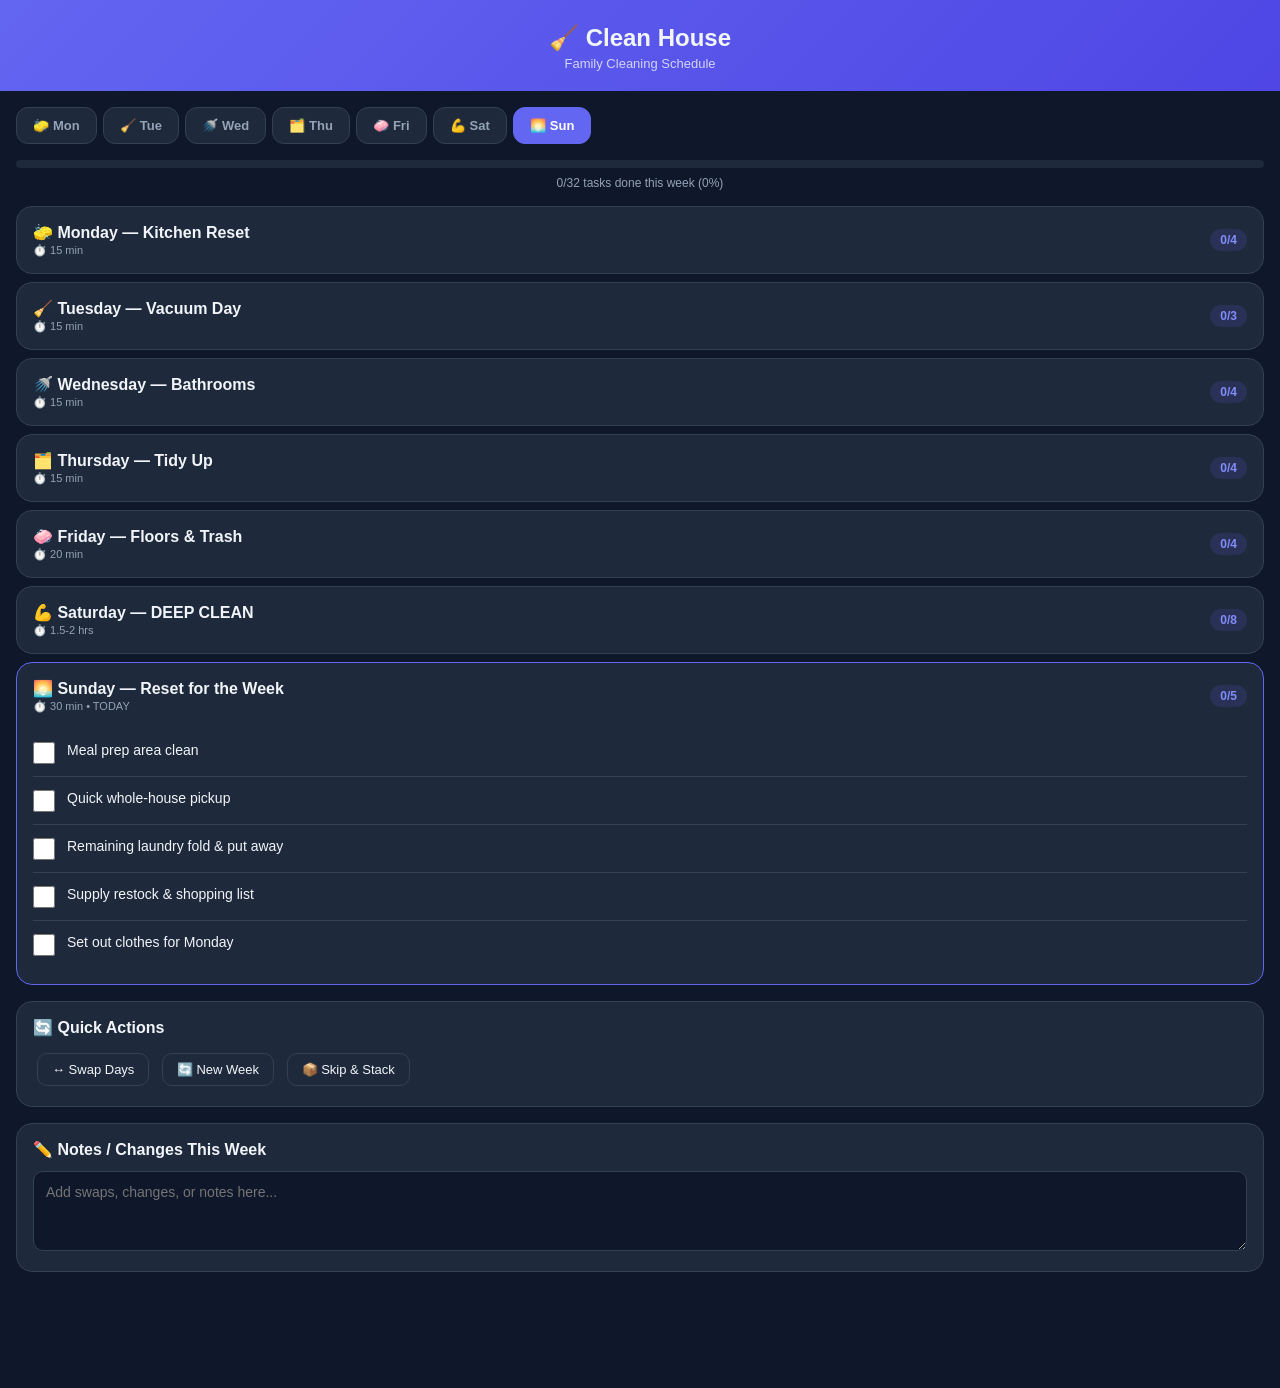
==== index.html @ e01b9f4c "Initial commit - Clean House PWA" ====
<!DOCTYPE html>
<html lang="en">
<head>
  <meta charset="UTF-8">
  <meta name="viewport" content="width=device-width, initial-scale=1, maximum-scale=1, user-scalable=no">
  <meta name="apple-mobile-web-app-capable" content="yes">
  <meta name="apple-mobile-web-app-status-bar-style" content="black-translucent">
  <meta name="theme-color" content="#6366f1">
  <title>Clean House</title>
  <link rel="manifest" href="[data-uri]">
  <style>
    /* === Reset & Variables === */
    * {
      margin: 0;
      padding: 0;
      box-sizing: border-box;
    }

    :root {
      --bg: #0f172a;
      --card: #1e293b;
      --accent: #6366f1;
      --accent2: #818cf8;
      --text: #f1f5f9;
      --muted: #94a3b8;
      --green: #22c55e;
      --amber: #f59e0b;
      --red: #ef4444;
      --border: #334155;
    }

    /* === Layout === */
    body {
      font-family: -apple-system, BlinkMacSystemFont, 'Segoe UI', sans-serif;
      background: var(--bg);
      color: var(--text);
      min-height: 100vh;
      padding: 0 0 100px;
    }

    /* === Header === */
    .header {
      background: linear-gradient(135deg, var(--accent), #4f46e5);
      padding: 24px 20px 20px;
      text-align: center;
      position: sticky;
      top: 0;
      z-index: 100;
    }

    .header h1 { font-size: 24px; font-weight: 700; }
    .header p { font-size: 13px; opacity: 0.8; margin-top: 4px; }

    /* === Week Navigation === */
    .week-nav {
      display: flex;
      gap: 6px;
      padding: 16px;
      overflow-x: auto;
      -webkit-overflow-scrolling: touch;
      background: var(--bg);
      position: sticky;
      top: 76px;
      z-index: 99;
    }

    .week-nav button {
      flex-shrink: 0;
      padding: 10px 16px;
      border-radius: 12px;
      border: 1px solid var(--border);
      background: var(--card);
      color: var(--muted);
      font-size: 13px;
      font-weight: 600;
      cursor: pointer;
      transition: 0.2s;
    }

    .week-nav button.active {
      background: var(--accent);
      color: #fff;
      border-color: var(--accent);
    }

    .week-nav button .emoji { margin-right: 4px; }

    /* === Progress === */
    .progress-bar {
      margin: 0 16px 8px;
      background: var(--card);
      border-radius: 8px;
      height: 8px;
      overflow: hidden;
    }

    .progress-fill {
      height: 100%;
      background: linear-gradient(90deg, var(--accent), var(--green));
      border-radius: 8px;
      transition: width 0.4s ease;
    }

    .progress-text {
      text-align: center;
      font-size: 12px;
      color: var(--muted);
      margin-bottom: 16px;
    }

    /* === Day Cards === */
    .day-card {
      margin: 8px 16px;
      background: var(--card);
      border-radius: 16px;
      overflow: hidden;
      border: 1px solid var(--border);
    }

    .day-header {
      padding: 16px;
      display: flex;
      justify-content: space-between;
      align-items: center;
      cursor: pointer;
    }

    .day-header h3 { font-size: 16px; font-weight: 600; }
    .day-header .time-est { font-size: 11px; color: var(--muted); margin-top: 2px; }

    .day-header .badge {
      font-size: 12px;
      padding: 4px 10px;
      border-radius: 20px;
      font-weight: 600;
    }

    .badge-todo { background: rgba(99, 102, 241, 0.15); color: var(--accent2); }
    .badge-done { background: rgba(34, 197, 94, 0.15); color: var(--green); }

    /* === Tasks === */
    .day-tasks { padding: 0 16px 16px; }

    .task {
      display: flex;
      align-items: flex-start;
      gap: 12px;
      padding: 12px 0;
      border-bottom: 1px solid var(--border);
    }

    .task:last-child { border-bottom: none; }

    .task input[type=checkbox] {
      width: 22px;
      height: 22px;
      accent-color: var(--accent);
      margin-top: 1px;
      flex-shrink: 0;
      cursor: pointer;
    }

    .task label {
      font-size: 14px;
      line-height: 1.4;
      cursor: pointer;
      flex: 1;
    }

    .task.done label {
      text-decoration: line-through;
      color: var(--muted);
    }

    /* === Quick Actions === */
    .swap-section {
      margin: 16px;
      background: var(--card);
      border-radius: 16px;
      padding: 16px;
      border: 1px solid var(--border);
    }

    .swap-section h3 { font-size: 16px; margin-bottom: 12px; }

    .swap-btn {
      display: inline-flex;
      align-items: center;
      gap: 6px;
      padding: 8px 14px;
      border-radius: 10px;
      border: 1px solid var(--border);
      background: transparent;
      color: var(--text);
      font-size: 13px;
      cursor: pointer;
      margin: 4px;
    }

    .swap-btn:active {
      background: var(--accent);
      border-color: var(--accent);
    }

    /* === Notes === */
    .notes-section {
      margin: 16px;
      background: var(--card);
      border-radius: 16px;
      padding: 16px;
      border: 1px solid var(--border);
    }

    .notes-section h3 { font-size: 16px; margin-bottom: 12px; }

    .notes-section textarea {
      width: 100%;
      min-height: 80px;
      background: var(--bg);
      border: 1px solid var(--border);
      border-radius: 10px;
      padding: 12px;
      color: var(--text);
      font-size: 14px;
      resize: vertical;
      font-family: inherit;
    }

    /* === Toast === */
    .toast {
      position: fixed;
      bottom: 20px;
      left: 50%;
      transform: translateX(-50%);
      background: var(--green);
      color: #fff;
      padding: 10px 20px;
      border-radius: 10px;
      font-size: 14px;
      font-weight: 600;
      opacity: 0;
      transition: 0.3s;
      z-index: 200;
      pointer-events: none;
    }

    .toast.show { opacity: 1; }

    /* === Swap Modal === */
    .swap-modal {
      display: none;
      position: fixed;
      inset: 0;
      background: rgba(0, 0, 0, 0.7);
      z-index: 300;
      align-items: flex-end;
      justify-content: center;
    }

    .swap-modal.show { display: flex; }

    .swap-sheet {
      background: var(--card);
      border-radius: 20px 20px 0 0;
      padding: 24px;
      width: 100%;
      max-width: 500px;
      max-height: 70vh;
      overflow-y: auto;
    }

    .swap-sheet h3 { margin-bottom: 16px; font-size: 18px; }

    .swap-option {
      padding: 14px;
      border: 1px solid var(--border);
      border-radius: 12px;
      margin-bottom: 8px;
      cursor: pointer;
      font-size: 14px;
    }

    .swap-option:active {
      background: var(--accent);
      border-color: var(--accent);
    }

    .swap-cancel {
      width: 100%;
      padding: 14px;
      border: none;
      background: var(--border);
      color: var(--text);
      border-radius: 12px;
      margin-top: 8px;
      font-size: 15px;
      font-weight: 600;
      cursor: pointer;
    }
  </style>
</head>
<body>

  <div class="header">
    <h1>🧹 Clean House</h1>
    <p>Family Cleaning Schedule</p>
  </div>

  <div class="week-nav" id="weekNav"></div>

  <div class="progress-bar">
    <div class="progress-fill" id="progressFill"></div>
  </div>
  <div class="progress-text" id="progressText"></div>

  <div id="dayCards"></div>

  <div class="swap-section">
    <h3>🔄 Quick Actions</h3>
    <button class="swap-btn" onclick="openSwap()">↔️ Swap Days</button>
    <button class="swap-btn" onclick="resetWeek()">🔄 New Week</button>
    <button class="swap-btn" onclick="skipAndStack()">📦 Skip & Stack</button>
  </div>

  <div class="notes-section">
    <h3>✏️ Notes / Changes This Week</h3>
    <textarea id="weekNotes" placeholder="Add swaps, changes, or notes here..." oninput="saveNotes()"></textarea>
  </div>

  <div class="swap-modal" id="swapModal">
    <div class="swap-sheet" id="swapSheet"></div>
  </div>

  <div class="toast" id="toast"></div>

  <script>
    // ============================================================
    // Schedule Template (read-only reference — never mutate this)
    // ============================================================
    const SCHEDULE = {
      mon: {
        name: 'Monday', emoji: '🧽', label: 'Kitchen Reset', time: '15 min',
        tasks: [
          'Wipe counters & stovetop',
          'Dishes / load dishwasher',
          'Clean sink',
          'Quick floor sweep'
        ]
      },
      tue: {
        name: 'Tuesday', emoji: '🧹', label: 'Vacuum Day', time: '15 min',
        tasks: [
          'Quick vacuum high-traffic areas',
          'Hit dog hair spots (couch, beds)',
          'Lint roll furniture if needed'
        ]
      },
      wed: {
        name: 'Wednesday', emoji: '🚿', label: 'Bathrooms', time: '15 min',
        tasks: [
          'Wipe sinks & mirrors',
          'Scrub toilets',
          'Wipe counters',
          'Replace towels if needed'
        ]
      },
      thu: {
        name: 'Thursday', emoji: '🗂️', label: 'Tidy Up', time: '15 min',
        tasks: [
          'Pick up clutter in bedrooms',
          'Tidy office',
          "Kid's room reset",
          'Put away stray items'
        ]
      },
      fri: {
        name: 'Friday', emoji: '🧼', label: 'Floors & Trash', time: '20 min',
        tasks: [
          'Mop kitchen & bathroom floors',
          'Take out all trash & recycling',
          'Restock cleaning supplies check',
          'Quick entryway tidy'
        ]
      },
      sat: {
        name: 'Saturday', emoji: '💪', label: 'DEEP CLEAN', time: '1.5-2 hrs',
        tasks: [
          'Deep vacuum ALL rooms + furniture',
          'Mop all hard floors',
          'Scrub both bathrooms (tub, shower, grout)',
          'Dust surfaces & ceiling fans (rotate rooms)',
          'Wash dog bedding / pet area cleanup',
          'Laundry catch-up (wash, dry, fold)',
          'Clean mirrors & glass',
          'Wipe light switches & door handles'
        ]
      },
      sun: {
        name: 'Sunday', emoji: '🌅', label: 'Reset for the Week', time: '30 min',
        tasks: [
          'Meal prep area clean',
          'Quick whole-house pickup',
          'Remaining laundry fold & put away',
          'Supply restock & shopping list',
          'Set out clothes for Monday'
        ]
      }
    };

    const DAYS = ['mon', 'tue', 'wed', 'thu', 'fri', 'sat', 'sun'];
    const STORAGE_KEY = 'cleanhouse-v1';

    // ============================================================
    // Data Helpers
    // ============================================================
    function getWeekId() {
      const d = new Date();
      const jan1 = new Date(d.getFullYear(), 0, 1);
      const days = Math.floor((d - jan1) / 86400000);
      return `${d.getFullYear()}-W${Math.ceil((days + jan1.getDay() + 1) / 7)}`;
    }

    function load() {
      try { return JSON.parse(localStorage.getItem(STORAGE_KEY)) || {}; }
      catch { return {}; }
    }

    function save(data) {
      localStorage.setItem(STORAGE_KEY, JSON.stringify(data));
    }

    function getWeekData() {
      const data = load();
      const wk = getWeekId();

      if (!data[wk]) {
        data[wk] = { tasks: {}, notes: '', swaps: [], stacked: {} };
        DAYS.forEach(d => {
          data[wk].tasks[d] = SCHEDULE[d].tasks.map(() => false);
          data[wk].stacked[d] = [];
        });
        save(data);
      }

      // Backfill stacked for older saved weeks
      if (!data[wk].stacked) {
        data[wk].stacked = {};
        DAYS.forEach(d => { data[wk].stacked[d] = []; });
        save(data);
      }

      return data[wk];
    }

    /** Full task list for a day = base schedule + any stacked overflow */
    function getTasksForDay(day, weekData) {
      return SCHEDULE[day].tasks.concat(weekData.stacked[day] || []);
    }

    // ============================================================
    // UI Helpers
    // ============================================================
    function toast(msg) {
      const t = document.getElementById('toast');
      t.textContent = msg;
      t.classList.add('show');
      setTimeout(() => t.classList.remove('show'), 2000);
    }

    function toggle(id) {
      const el = document.getElementById(id);
      el.style.display = el.style.display === 'none' ? 'block' : 'none';
    }

    function scrollToDay(day) {
      document.getElementById('day-' + day)
        .scrollIntoView({ behavior: 'smooth', block: 'start' });
      const el = document.getElementById('tasks-' + day);
      if (el.style.display === 'none') el.style.display = 'block';
    }

    // ============================================================
    // Render
    // ============================================================
    function render() {
      const wk = getWeekData();
      const today = ['sun', 'mon', 'tue', 'wed', 'thu', 'fri', 'sat'][new Date().getDay()];

      // Week nav
      document.getElementById('weekNav').innerHTML = DAYS.map(d => {
        const s = SCHEDULE[d];
        const done = wk.tasks[d].filter(Boolean).length;
        const total = wk.tasks[d].length;
        const check = (done === total && total > 0) ? ' ✅' : '';
        return `<button class="${d === today ? 'active' : ''}" onclick="scrollToDay('${d}')">
          <span class="emoji">${s.emoji}</span>${s.name.slice(0, 3)}${check}
        </button>`;
      }).join('');

      // Progress
      let totalTasks = 0, doneTasks = 0;
      DAYS.forEach(d => {
        totalTasks += wk.tasks[d].length;
        doneTasks += wk.tasks[d].filter(Boolean).length;
      });
      const pct = totalTasks ? Math.round(doneTasks / totalTasks * 100) : 0;
      document.getElementById('progressFill').style.width = pct + '%';
      document.getElementById('progressText').textContent =
        `${doneTasks}/${totalTasks} tasks done this week (${pct}%)`;

      // Day cards
      document.getElementById('dayCards').innerHTML = DAYS.map(d => {
        const s = SCHEDULE[d];
        const allTasks = getTasksForDay(d, wk);
        const done = wk.tasks[d].filter(Boolean).length;
        const total = wk.tasks[d].length;
        const isToday = d === today;

        return `
          <div class="day-card" id="day-${d}" style="${isToday ? 'border-color:var(--accent)' : ''}">
            <div class="day-header" onclick="toggle('tasks-${d}')">
              <div>
                <h3>${s.emoji} ${s.name} — ${s.label}</h3>
                <div class="time-est">⏱️ ${s.time}${isToday ? ' • TODAY' : ''}</div>
              </div>
              <span class="badge ${done === total ? 'badge-done' : 'badge-todo'}">${done}/${total}</span>
            </div>
            <div class="day-tasks" id="tasks-${d}" style="display:${isToday ? 'block' : 'none'}">
              ${allTasks.map((t, i) => `
                <div class="task ${wk.tasks[d][i] ? 'done' : ''}">
                  <input type="checkbox" id="cb-${d}-${i}"
                    ${wk.tasks[d][i] ? 'checked' : ''}
                    onchange="toggleTask('${d}',${i})">
                  <label for="cb-${d}-${i}">${t}</label>
                </div>`).join('')}
            </div>
          </div>`;
      }).join('');

      // Notes
      document.getElementById('weekNotes').value = wk.notes || '';
    }

    // ============================================================
    // Actions
    // ============================================================
    function toggleTask(day, idx) {
      const data = load();
      const wk = data[getWeekId()];
      wk.tasks[day][idx] = !wk.tasks[day][idx];
      save(data);
      if (wk.tasks[day][idx]) toast('✅ Task done!');
      render();
    }

    function saveNotes() {
      const data = load();
      data[getWeekId()].notes = document.getElementById('weekNotes').value;
      save(data);
    }

    function resetWeek() {
      if (!confirm('Reset all tasks for this week? Notes will be kept.')) return;
      const data = load();
      const wk = data[getWeekId()];
      DAYS.forEach(d => {
        wk.tasks[d] = SCHEDULE[d].tasks.map(() => false);
        wk.stacked[d] = [];
      });
      save(data);
      toast('Week reset! Fresh start 💪');
      render();
    }

    // ============================================================
    // Skip & Stack — saves overflow in weekData.stacked, not SCHEDULE
    // ============================================================
    function skipAndStack() {
      const today = ['sun', 'mon', 'tue', 'wed', 'thu', 'fri', 'sat'][new Date().getDay()];
      const idx = DAYS.indexOf(today);

      if (idx < 0 || idx >= 4) {
        toast("Stack works Mon–Thu only");
        return;
      }

      const next = DAYS[idx + 1];
      const data = load();
      const wk = data[getWeekId()];
      const allTasks = getTasksForDay(today, wk);

      // Collect undone tasks
      const undone = [];
      wk.tasks[today].forEach((done, i) => {
        if (!done) undone.push(allTasks[i]);
      });

      if (!undone.length) {
        toast("Nothing to stack — all done! 🎉");
        return;
      }

      // Push to next day's stacked list + extend checkbox array
      undone.forEach(t => {
        wk.stacked[next].push('📦 ' + t);
        wk.tasks[next].push(false);
      });

      // Mark today complete
      wk.tasks[today] = wk.tasks[today].map(() => true);
      save(data);
      toast(`Stacked ${undone.length} tasks → ${SCHEDULE[next].name}`);
      render();
    }

    // ============================================================
    // Swap Modal
    // ============================================================
    function openSwap() {
      const modal = document.getElementById('swapModal');
      const sheet = document.getElementById('swapSheet');
      const picks = [];

      sheet.innerHTML = `
        <h3>↔️ Swap Two Days</h3>
        <p style="color:var(--muted);font-size:13px;margin-bottom:16px">Pick two days to swap their tasks:</p>
        <div id="swapPicks"></div>
        <button class="swap-cancel" onclick="closeSwap()">Cancel</button>`;

      DAYS.forEach(d => {
        const btn = document.createElement('div');
        btn.className = 'swap-option';
        btn.textContent = `${SCHEDULE[d].emoji} ${SCHEDULE[d].name} — ${SCHEDULE[d].label}`;
        btn.onclick = () => {
          picks.push(d);
          btn.style.background = 'var(--accent)';
          btn.style.borderColor = 'var(--accent)';
          if (picks.length === 2) {
            doSwap(picks[0], picks[1]);
            closeSwap();
          }
        };
        sheet.querySelector('#swapPicks').appendChild(btn);
      });

      modal.classList.add('show');
    }

    function closeSwap() {
      document.getElementById('swapModal').classList.remove('show');
    }

    function doSwap(a, b) {
      const data = load();
      const wk = data[getWeekId()];
      [wk.tasks[a], wk.tasks[b]] = [wk.tasks[b], wk.tasks[a]];
      save(data);
      toast(`Swapped ${SCHEDULE[a].name} ↔️ ${SCHEDULE[b].name}`);
      render();
    }

    // ============================================================
    // Init
    // ============================================================
    document.getElementById('swapModal').addEventListener('click', e => {
      if (e.target === document.getElementById('swapModal')) closeSwap();
    });

    render();
  </script>
</body>
</html>
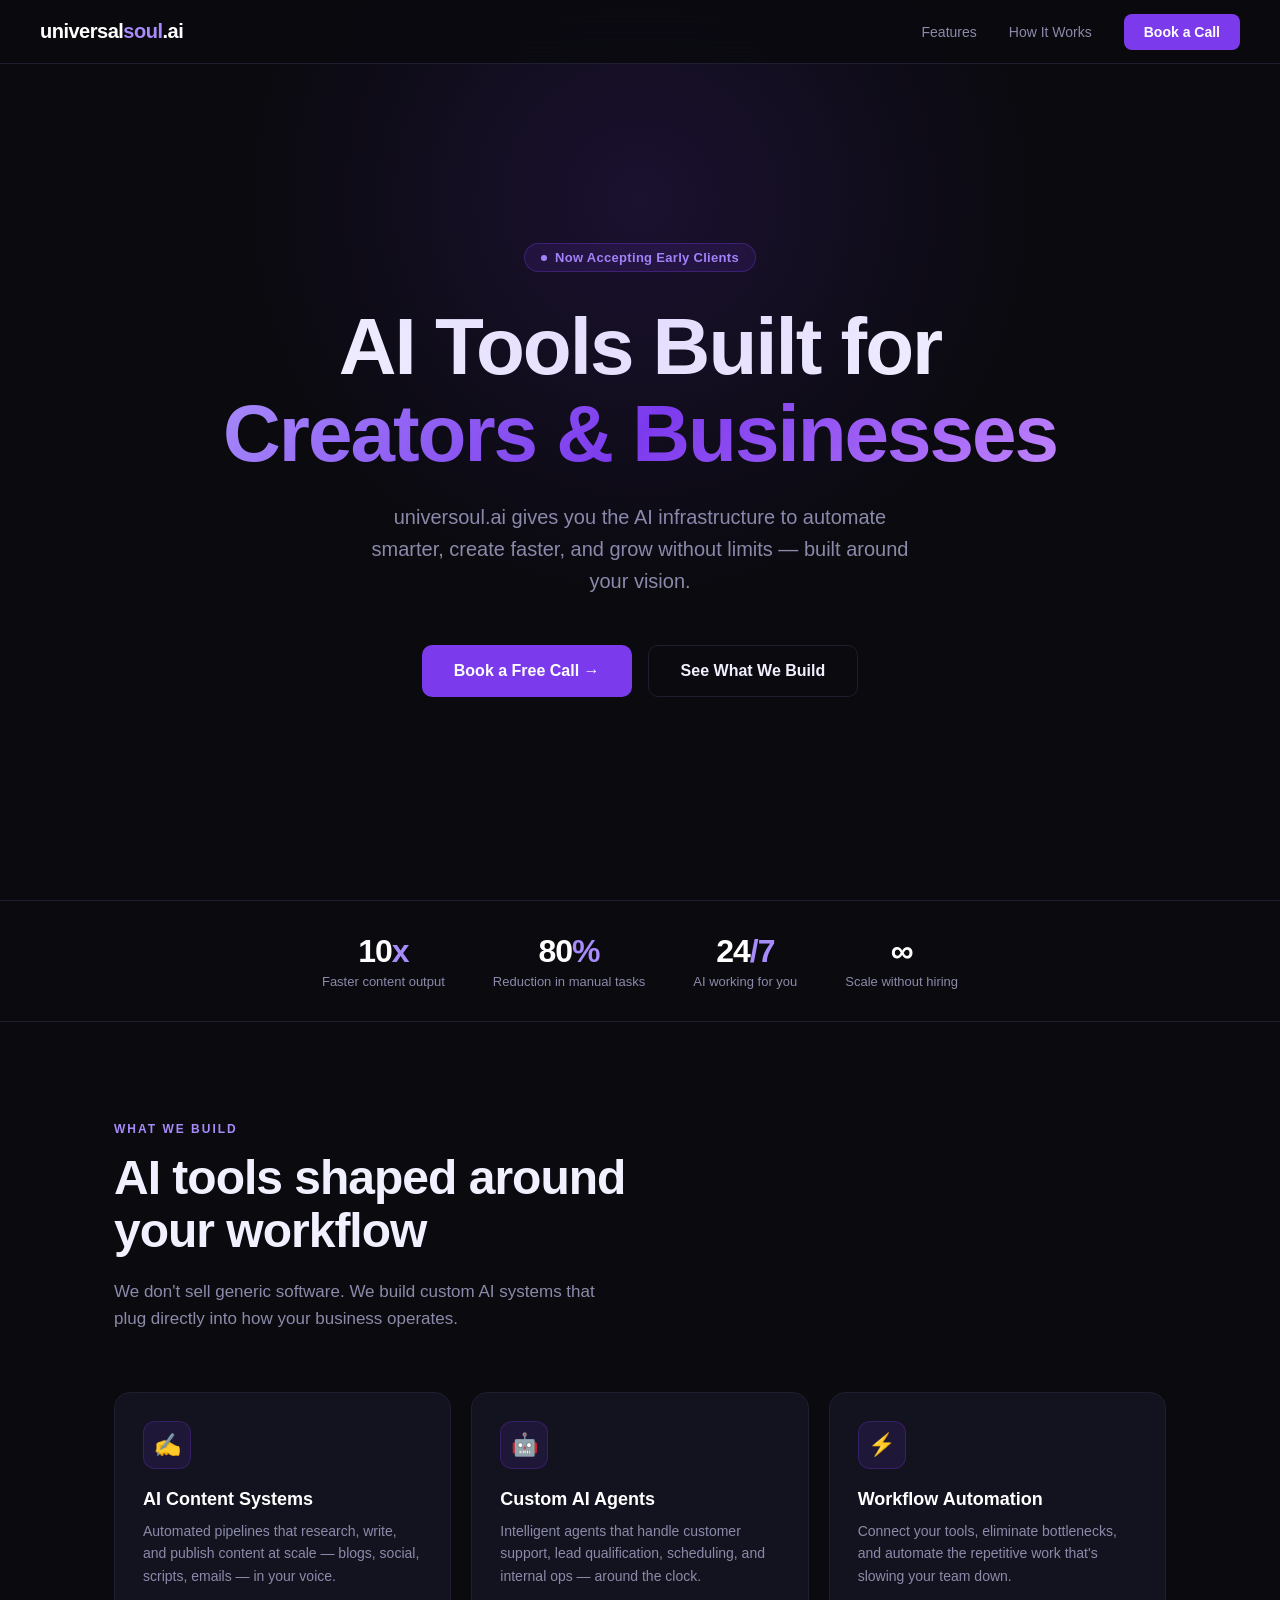
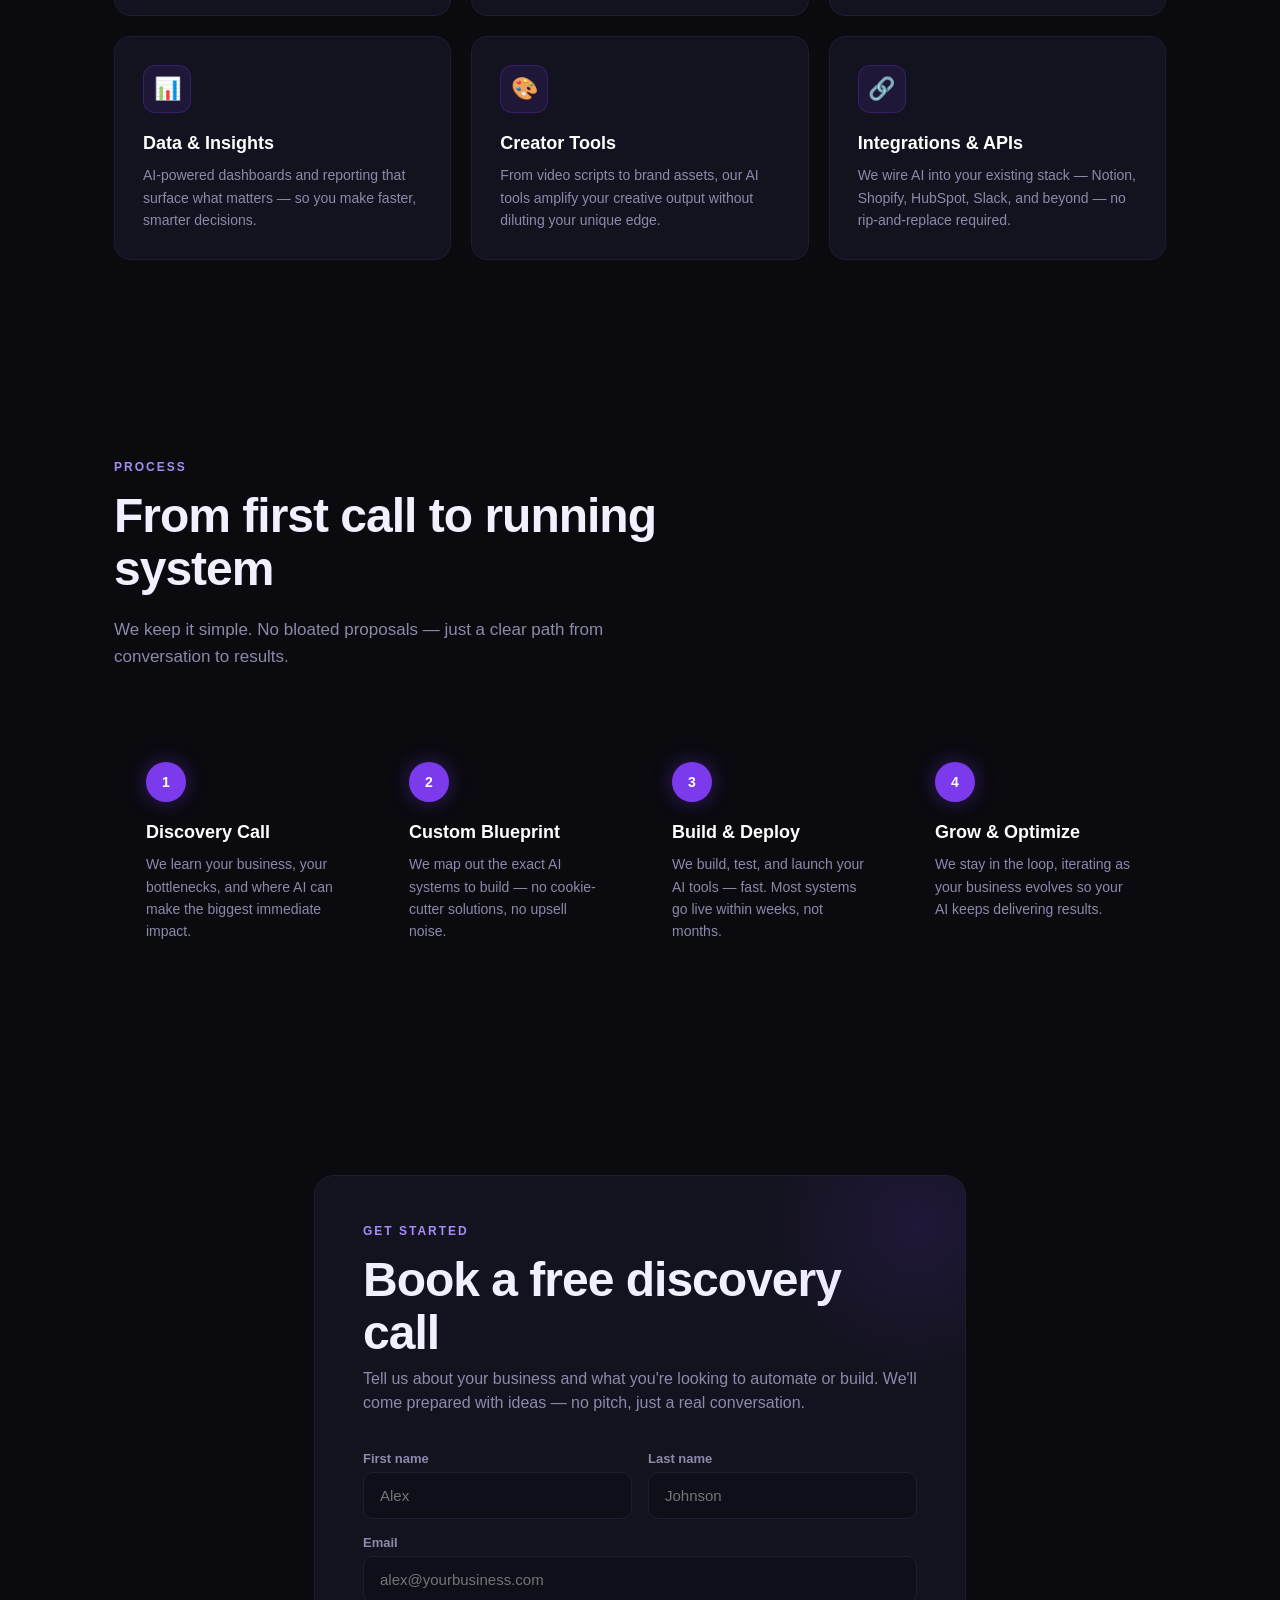
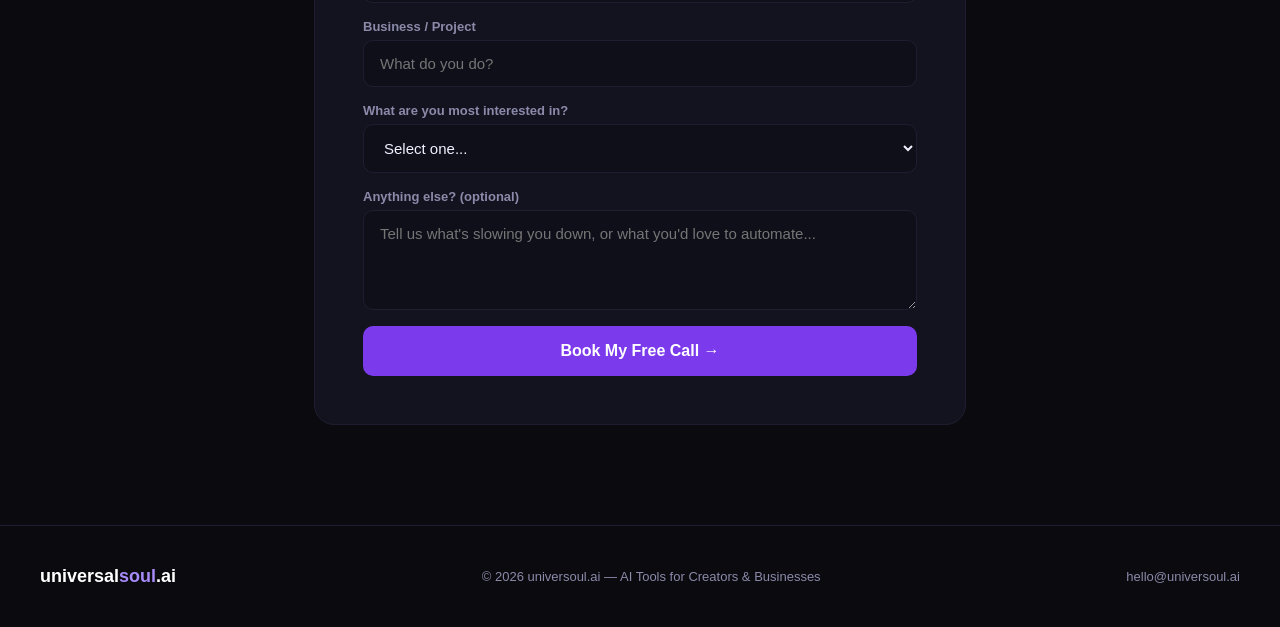
==== commit c402e230: "Build universoul.ai landing page — dark AI aesthetic for creators & businesses Full single-page mark" ====
--- a/index.html
+++ b/index.html
@@ -2,671 +2,676 @@
 <html lang="en">
 <head>
   <meta charset="UTF-8">
-  <meta name="viewport" content="width=device-width, initial-scale=1, maximum-scale=1, user-scalable=no">
-  <meta name="apple-mobile-web-app-capable" content="yes">
-  <meta name="apple-mobile-web-app-status-bar-style" content="black-translucent">
-  <meta name="theme-color" content="#6366f1">
-  <title>Clean House</title>
-  <link rel="manifest" href="[data-uri]">
+  <meta name="viewport" content="width=device-width, initial-scale=1">
+  <meta name="description" content="universoul.ai — AI tools built for creators and businesses. Automate smarter. Create faster. Grow without limits.">
+  <meta name="theme-color" content="#0a0a0f">
+  <title>universoul.ai — AI Tools for Creators & Businesses</title>
   <style>
-    /* === Reset & Variables === */
-    * {
-      margin: 0;
-      padding: 0;
-      box-sizing: border-box;
-    }
+    *, *::before, *::after { margin: 0; padding: 0; box-sizing: border-box; }
 
     :root {
-      --bg: #0f172a;
-      --card: #1e293b;
-      --accent: #6366f1;
-      --accent2: #818cf8;
-      --text: #f1f5f9;
-      --muted: #94a3b8;
-      --green: #22c55e;
-      --amber: #f59e0b;
-      --red: #ef4444;
-      --border: #334155;
-    }
-
-    /* === Layout === */
+      --bg: #0a0a0f;
+      --bg2: #0f0f1a;
+      --card: #13131f;
+      --border: #1e1e30;
+      --accent: #7c3aed;
+      --accent2: #a78bfa;
+      --glow: rgba(124, 58, 237, 0.4);
+      --text: #f1f0ff;
+      --muted: #8b8aaa;
+      --white: #ffffff;
+    }
+
+    html { scroll-behavior: smooth; }
+
     body {
-      font-family: -apple-system, BlinkMacSystemFont, 'Segoe UI', sans-serif;
+      font-family: -apple-system, BlinkMacSystemFont, 'Segoe UI', Inter, sans-serif;
       background: var(--bg);
       color: var(--text);
+      overflow-x: hidden;
+    }
+
+    /* ── NAV ── */
+    nav {
+      position: fixed;
+      top: 0;
+      left: 0;
+      right: 0;
+      z-index: 100;
+      display: flex;
+      justify-content: space-between;
+      align-items: center;
+      padding: 20px 40px;
+      background: rgba(10, 10, 15, 0.85);
+      backdrop-filter: blur(16px);
+      border-bottom: 1px solid var(--border);
+    }
+
+    .nav-logo {
+      font-size: 20px;
+      font-weight: 700;
+      letter-spacing: -0.5px;
+      color: var(--white);
+    }
+
+    .nav-logo span { color: var(--accent2); }
+
+    .nav-links {
+      display: flex;
+      gap: 32px;
+      list-style: none;
+    }
+
+    .nav-links a {
+      color: var(--muted);
+      text-decoration: none;
+      font-size: 14px;
+      font-weight: 500;
+      transition: color 0.2s;
+    }
+
+    .nav-links a:hover { color: var(--text); }
+
+    .nav-cta {
+      background: var(--accent);
+      color: var(--white) !important;
+      padding: 10px 20px;
+      border-radius: 8px;
+      font-weight: 600 !important;
+      transition: background 0.2s, box-shadow 0.2s !important;
+    }
+
+    .nav-cta:hover {
+      background: #6d28d9 !important;
+      box-shadow: 0 0 20px var(--glow);
+      color: var(--white) !important;
+    }
+
+    /* ── HERO ── */
+    .hero {
       min-height: 100vh;
-      padding: 0 0 100px;
-    }
-
-    /* === Header === */
-    .header {
-      background: linear-gradient(135deg, var(--accent), #4f46e5);
-      padding: 24px 20px 20px;
+      display: flex;
+      flex-direction: column;
+      align-items: center;
+      justify-content: center;
       text-align: center;
-      position: sticky;
-      top: 0;
-      z-index: 100;
-    }
-
-    .header h1 { font-size: 24px; font-weight: 700; }
-    .header p { font-size: 13px; opacity: 0.8; margin-top: 4px; }
-
-    /* === Week Navigation === */
-    .week-nav {
-      display: flex;
-      gap: 6px;
-      padding: 16px;
-      overflow-x: auto;
-      -webkit-overflow-scrolling: touch;
-      background: var(--bg);
-      position: sticky;
-      top: 76px;
-      z-index: 99;
-    }
-
-    .week-nav button {
-      flex-shrink: 0;
-      padding: 10px 16px;
-      border-radius: 12px;
-      border: 1px solid var(--border);
-      background: var(--card);
-      color: var(--muted);
+      padding: 120px 24px 80px;
+      position: relative;
+      overflow: hidden;
+    }
+
+    .hero::before {
+      content: '';
+      position: absolute;
+      top: -200px;
+      left: 50%;
+      transform: translateX(-50%);
+      width: 800px;
+      height: 800px;
+      background: radial-gradient(circle, rgba(124, 58, 237, 0.15) 0%, transparent 70%);
+      pointer-events: none;
+    }
+
+    .hero-badge {
+      display: inline-flex;
+      align-items: center;
+      gap: 8px;
+      background: rgba(124, 58, 237, 0.12);
+      border: 1px solid rgba(124, 58, 237, 0.3);
+      color: var(--accent2);
+      padding: 6px 16px;
+      border-radius: 100px;
       font-size: 13px;
       font-weight: 600;
+      margin-bottom: 32px;
+      letter-spacing: 0.3px;
+    }
+
+    .hero-badge::before {
+      content: '';
+      width: 6px;
+      height: 6px;
+      border-radius: 50%;
+      background: var(--accent2);
+      animation: pulse 2s infinite;
+    }
+
+    @keyframes pulse {
+      0%, 100% { opacity: 1; transform: scale(1); }
+      50% { opacity: 0.5; transform: scale(0.8); }
+    }
+
+    h1 {
+      font-size: clamp(40px, 7vw, 80px);
+      font-weight: 800;
+      line-height: 1.08;
+      letter-spacing: -2px;
+      max-width: 900px;
+      margin-bottom: 24px;
+    }
+
+    h1 .gradient {
+      background: linear-gradient(135deg, #a78bfa, #7c3aed, #c084fc);
+      -webkit-background-clip: text;
+      -webkit-text-fill-color: transparent;
+      background-clip: text;
+    }
+
+    .hero-sub {
+      font-size: clamp(16px, 2vw, 20px);
+      color: var(--muted);
+      max-width: 560px;
+      line-height: 1.6;
+      margin-bottom: 48px;
+    }
+
+    .hero-actions {
+      display: flex;
+      gap: 16px;
+      flex-wrap: wrap;
+      justify-content: center;
+    }
+
+    .btn-primary {
+      display: inline-flex;
+      align-items: center;
+      gap: 8px;
+      background: var(--accent);
+      color: var(--white);
+      padding: 16px 32px;
+      border-radius: 10px;
+      font-size: 16px;
+      font-weight: 700;
+      text-decoration: none;
+      transition: background 0.2s, box-shadow 0.2s, transform 0.1s;
+      border: none;
       cursor: pointer;
-      transition: 0.2s;
-    }
-
-    .week-nav button.active {
-      background: var(--accent);
-      color: #fff;
-      border-color: var(--accent);
-    }
-
-    .week-nav button .emoji { margin-right: 4px; }
-
-    /* === Progress === */
-    .progress-bar {
-      margin: 0 16px 8px;
-      background: var(--card);
-      border-radius: 8px;
-      height: 8px;
-      overflow: hidden;
-    }
-
-    .progress-fill {
-      height: 100%;
-      background: linear-gradient(90deg, var(--accent), var(--green));
-      border-radius: 8px;
-      transition: width 0.4s ease;
-    }
-
-    .progress-text {
-      text-align: center;
-      font-size: 12px;
-      color: var(--muted);
-      margin-bottom: 16px;
-    }
-
-    /* === Day Cards === */
-    .day-card {
-      margin: 8px 16px;
-      background: var(--card);
-      border-radius: 16px;
-      overflow: hidden;
-      border: 1px solid var(--border);
-    }
-
-    .day-header {
-      padding: 16px;
-      display: flex;
-      justify-content: space-between;
-      align-items: center;
-      cursor: pointer;
-    }
-
-    .day-header h3 { font-size: 16px; font-weight: 600; }
-    .day-header .time-est { font-size: 11px; color: var(--muted); margin-top: 2px; }
-
-    .day-header .badge {
-      font-size: 12px;
-      padding: 4px 10px;
-      border-radius: 20px;
-      font-weight: 600;
-    }
-
-    .badge-todo { background: rgba(99, 102, 241, 0.15); color: var(--accent2); }
-    .badge-done { background: rgba(34, 197, 94, 0.15); color: var(--green); }
-
-    /* === Tasks === */
-    .day-tasks { padding: 0 16px 16px; }
-
-    .task {
-      display: flex;
-      align-items: flex-start;
-      gap: 12px;
-      padding: 12px 0;
-      border-bottom: 1px solid var(--border);
-    }
-
-    .task:last-child { border-bottom: none; }
-
-    .task input[type=checkbox] {
-      width: 22px;
-      height: 22px;
-      accent-color: var(--accent);
-      margin-top: 1px;
-      flex-shrink: 0;
-      cursor: pointer;
-    }
-
-    .task label {
-      font-size: 14px;
-      line-height: 1.4;
-      cursor: pointer;
-      flex: 1;
-    }
-
-    .task.done label {
-      text-decoration: line-through;
-      color: var(--muted);
-    }
-
-    /* === Quick Actions === */
-    .swap-section {
-      margin: 16px;
-      background: var(--card);
-      border-radius: 16px;
-      padding: 16px;
-      border: 1px solid var(--border);
-    }
-
-    .swap-section h3 { font-size: 16px; margin-bottom: 12px; }
-
-    .swap-btn {
+    }
+
+    .btn-primary:hover {
+      background: #6d28d9;
+      box-shadow: 0 0 30px var(--glow);
+      transform: translateY(-1px);
+    }
+
+    .btn-secondary {
       display: inline-flex;
       align-items: center;
-      gap: 6px;
-      padding: 8px 14px;
-      border-radius: 10px;
-      border: 1px solid var(--border);
+      gap: 8px;
       background: transparent;
       color: var(--text);
+      padding: 16px 32px;
+      border-radius: 10px;
+      font-size: 16px;
+      font-weight: 600;
+      text-decoration: none;
+      border: 1px solid var(--border);
+      transition: border-color 0.2s, background 0.2s;
+      cursor: pointer;
+    }
+
+    .btn-secondary:hover {
+      border-color: var(--accent2);
+      background: rgba(124, 58, 237, 0.06);
+    }
+
+    /* ── SOCIAL PROOF ── */
+    .proof {
+      padding: 32px 24px;
+      display: flex;
+      justify-content: center;
+      gap: 48px;
+      flex-wrap: wrap;
+      border-top: 1px solid var(--border);
+      border-bottom: 1px solid var(--border);
+    }
+
+    .proof-item {
+      text-align: center;
+    }
+
+    .proof-item .num {
+      font-size: 32px;
+      font-weight: 800;
+      color: var(--white);
+      letter-spacing: -1px;
+    }
+
+    .proof-item .num span { color: var(--accent2); }
+
+    .proof-item .label {
       font-size: 13px;
-      cursor: pointer;
-      margin: 4px;
-    }
-
-    .swap-btn:active {
+      color: var(--muted);
+      margin-top: 4px;
+    }
+
+    /* ── SECTIONS ── */
+    section {
+      padding: 100px 24px;
+      max-width: 1100px;
+      margin: 0 auto;
+    }
+
+    .section-label {
+      font-size: 12px;
+      font-weight: 700;
+      letter-spacing: 2px;
+      text-transform: uppercase;
+      color: var(--accent2);
+      margin-bottom: 16px;
+    }
+
+    h2 {
+      font-size: clamp(28px, 4vw, 48px);
+      font-weight: 800;
+      letter-spacing: -1px;
+      line-height: 1.1;
+      max-width: 600px;
+      margin-bottom: 20px;
+    }
+
+    .section-sub {
+      font-size: 17px;
+      color: var(--muted);
+      max-width: 500px;
+      line-height: 1.6;
+      margin-bottom: 60px;
+    }
+
+    /* ── FEATURES GRID ── */
+    .features-grid {
+      display: grid;
+      grid-template-columns: repeat(auto-fit, minmax(300px, 1fr));
+      gap: 20px;
+    }
+
+    .feature-card {
+      background: var(--card);
+      border: 1px solid var(--border);
+      border-radius: 16px;
+      padding: 28px;
+      transition: border-color 0.2s, transform 0.2s;
+    }
+
+    .feature-card:hover {
+      border-color: rgba(124, 58, 237, 0.4);
+      transform: translateY(-2px);
+    }
+
+    .feature-icon {
+      width: 48px;
+      height: 48px;
+      background: rgba(124, 58, 237, 0.12);
+      border: 1px solid rgba(124, 58, 237, 0.25);
+      border-radius: 12px;
+      display: flex;
+      align-items: center;
+      justify-content: center;
+      font-size: 22px;
+      margin-bottom: 20px;
+    }
+
+    .feature-card h3 {
+      font-size: 18px;
+      font-weight: 700;
+      margin-bottom: 10px;
+      color: var(--white);
+    }
+
+    .feature-card p {
+      font-size: 14px;
+      color: var(--muted);
+      line-height: 1.6;
+    }
+
+    /* ── HOW IT WORKS ── */
+    .steps {
+      display: grid;
+      grid-template-columns: repeat(auto-fit, minmax(240px, 1fr));
+      gap: 0;
+      position: relative;
+    }
+
+    .step {
+      padding: 32px;
+      position: relative;
+    }
+
+    .step-num {
+      width: 40px;
+      height: 40px;
+      border-radius: 50%;
       background: var(--accent);
-      border-color: var(--accent);
-    }
-
-    /* === Notes === */
-    .notes-section {
-      margin: 16px;
+      color: var(--white);
+      font-size: 14px;
+      font-weight: 800;
+      display: flex;
+      align-items: center;
+      justify-content: center;
+      margin-bottom: 20px;
+      box-shadow: 0 0 20px var(--glow);
+    }
+
+    .step h3 {
+      font-size: 18px;
+      font-weight: 700;
+      margin-bottom: 10px;
+      color: var(--white);
+    }
+
+    .step p {
+      font-size: 14px;
+      color: var(--muted);
+      line-height: 1.6;
+    }
+
+    /* ── CONTACT ── */
+    #contact {
+      max-width: 700px;
+    }
+
+    .contact-card {
       background: var(--card);
-      border-radius: 16px;
-      padding: 16px;
       border: 1px solid var(--border);
-    }
-
-    .notes-section h3 { font-size: 16px; margin-bottom: 12px; }
-
-    .notes-section textarea {
-      width: 100%;
-      min-height: 80px;
-      background: var(--bg);
+      border-radius: 20px;
+      padding: 48px;
+      position: relative;
+      overflow: hidden;
+    }
+
+    .contact-card::before {
+      content: '';
+      position: absolute;
+      top: -100px;
+      right: -100px;
+      width: 300px;
+      height: 300px;
+      background: radial-gradient(circle, rgba(124, 58, 237, 0.12) 0%, transparent 70%);
+      pointer-events: none;
+    }
+
+    .contact-card h2 {
+      margin-bottom: 8px;
+    }
+
+    .contact-card .sub {
+      color: var(--muted);
+      font-size: 16px;
+      margin-bottom: 36px;
+      line-height: 1.5;
+    }
+
+    .form-row {
+      display: grid;
+      grid-template-columns: 1fr 1fr;
+      gap: 16px;
+      margin-bottom: 16px;
+    }
+
+    .form-group {
+      display: flex;
+      flex-direction: column;
+      gap: 6px;
+      margin-bottom: 16px;
+    }
+
+    label {
+      font-size: 13px;
+      font-weight: 600;
+      color: var(--muted);
+    }
+
+    input, textarea, select {
+      background: var(--bg2);
       border: 1px solid var(--border);
       border-radius: 10px;
-      padding: 12px;
+      padding: 14px 16px;
       color: var(--text);
-      font-size: 14px;
-      resize: vertical;
+      font-size: 15px;
       font-family: inherit;
-    }
-
-    /* === Toast === */
-    .toast {
-      position: fixed;
-      bottom: 20px;
-      left: 50%;
-      transform: translateX(-50%);
-      background: var(--green);
-      color: #fff;
-      padding: 10px 20px;
+      transition: border-color 0.2s;
+      outline: none;
+      width: 100%;
+    }
+
+    input:focus, textarea:focus, select:focus {
+      border-color: var(--accent2);
+    }
+
+    textarea { resize: vertical; min-height: 100px; }
+
+    select option { background: var(--bg2); }
+
+    .form-submit {
+      margin-top: 8px;
+    }
+
+    .success-msg {
+      display: none;
+      background: rgba(34, 197, 94, 0.1);
+      border: 1px solid rgba(34, 197, 94, 0.3);
+      color: #4ade80;
+      padding: 16px 20px;
       border-radius: 10px;
-      font-size: 14px;
-      font-weight: 600;
-      opacity: 0;
-      transition: 0.3s;
-      z-index: 200;
-      pointer-events: none;
-    }
-
-    .toast.show { opacity: 1; }
-
-    /* === Swap Modal === */
-    .swap-modal {
-      display: none;
-      position: fixed;
-      inset: 0;
-      background: rgba(0, 0, 0, 0.7);
-      z-index: 300;
-      align-items: flex-end;
-      justify-content: center;
-    }
-
-    .swap-modal.show { display: flex; }
-
-    .swap-sheet {
-      background: var(--card);
-      border-radius: 20px 20px 0 0;
-      padding: 24px;
-      width: 100%;
-      max-width: 500px;
-      max-height: 70vh;
-      overflow-y: auto;
-    }
-
-    .swap-sheet h3 { margin-bottom: 16px; font-size: 18px; }
-
-    .swap-option {
-      padding: 14px;
-      border: 1px solid var(--border);
-      border-radius: 12px;
-      margin-bottom: 8px;
-      cursor: pointer;
-      font-size: 14px;
-    }
-
-    .swap-option:active {
-      background: var(--accent);
-      border-color: var(--accent);
-    }
-
-    .swap-cancel {
-      width: 100%;
-      padding: 14px;
-      border: none;
-      background: var(--border);
-      color: var(--text);
-      border-radius: 12px;
-      margin-top: 8px;
       font-size: 15px;
       font-weight: 600;
-      cursor: pointer;
+      text-align: center;
+      margin-top: 16px;
+    }
+
+    /* ── FOOTER ── */
+    footer {
+      border-top: 1px solid var(--border);
+      padding: 40px 40px;
+      display: flex;
+      justify-content: space-between;
+      align-items: center;
+      flex-wrap: wrap;
+      gap: 16px;
+    }
+
+    footer .logo {
+      font-size: 18px;
+      font-weight: 700;
+      color: var(--white);
+    }
+
+    footer .logo span { color: var(--accent2); }
+
+    footer p {
+      font-size: 13px;
+      color: var(--muted);
+    }
+
+    /* ── MOBILE ── */
+    @media (max-width: 640px) {
+      nav { padding: 16px 20px; }
+      .nav-links { display: none; }
+      .form-row { grid-template-columns: 1fr; }
+      .contact-card { padding: 32px 24px; }
+      footer { flex-direction: column; text-align: center; }
     }
   </style>
 </head>
 <body>
 
-  <div class="header">
-    <h1>🧹 Clean House</h1>
-    <p>Family Cleaning Schedule</p>
+  <!-- NAV -->
+  <nav>
+    <div class="nav-logo">universal<span>soul</span>.ai</div>
+    <ul class="nav-links">
+      <li><a href="#features">Features</a></li>
+      <li><a href="#how">How It Works</a></li>
+      <li><a href="#contact" class="nav-cta">Book a Call</a></li>
+    </ul>
+  </nav>
+
+  <!-- HERO -->
+  <section class="hero">
+    <div class="hero-badge">Now Accepting Early Clients</div>
+    <h1>AI Tools Built for<br><span class="gradient">Creators & Businesses</span></h1>
+    <p class="hero-sub">universoul.ai gives you the AI infrastructure to automate smarter, create faster, and grow without limits — built around your vision.</p>
+    <div class="hero-actions">
+      <a href="#contact" class="btn-primary">Book a Free Call →</a>
+      <a href="#features" class="btn-secondary">See What We Build</a>
+    </div>
+  </section>
+
+  <!-- PROOF -->
+  <div class="proof">
+    <div class="proof-item">
+      <div class="num">10<span>x</span></div>
+      <div class="label">Faster content output</div>
+    </div>
+    <div class="proof-item">
+      <div class="num">80<span>%</span></div>
+      <div class="label">Reduction in manual tasks</div>
+    </div>
+    <div class="proof-item">
+      <div class="num">24<span>/7</span></div>
+      <div class="label">AI working for you</div>
+    </div>
+    <div class="proof-item">
+      <div class="num">∞</div>
+      <div class="label">Scale without hiring</div>
+    </div>
   </div>
 
-  <div class="week-nav" id="weekNav"></div>
-
-  <div class="progress-bar">
-    <div class="progress-fill" id="progressFill"></div>
-  </div>
-  <div class="progress-text" id="progressText"></div>
-
-  <div id="dayCards"></div>
-
-  <div class="swap-section">
-    <h3>🔄 Quick Actions</h3>
-    <button class="swap-btn" onclick="openSwap()">↔️ Swap Days</button>
-    <button class="swap-btn" onclick="resetWeek()">🔄 New Week</button>
-    <button class="swap-btn" onclick="skipAndStack()">📦 Skip & Stack</button>
-  </div>
-
-  <div class="notes-section">
-    <h3>✏️ Notes / Changes This Week</h3>
-    <textarea id="weekNotes" placeholder="Add swaps, changes, or notes here..." oninput="saveNotes()"></textarea>
-  </div>
-
-  <div class="swap-modal" id="swapModal">
-    <div class="swap-sheet" id="swapSheet"></div>
-  </div>
-
-  <div class="toast" id="toast"></div>
+  <!-- FEATURES -->
+  <section id="features">
+    <div class="section-label">What We Build</div>
+    <h2>AI tools shaped around your workflow</h2>
+    <p class="section-sub">We don't sell generic software. We build custom AI systems that plug directly into how your business operates.</p>
+    <div class="features-grid">
+      <div class="feature-card">
+        <div class="feature-icon">✍️</div>
+        <h3>AI Content Systems</h3>
+        <p>Automated pipelines that research, write, and publish content at scale — blogs, social, scripts, emails — in your voice.</p>
+      </div>
+      <div class="feature-card">
+        <div class="feature-icon">🤖</div>
+        <h3>Custom AI Agents</h3>
+        <p>Intelligent agents that handle customer support, lead qualification, scheduling, and internal ops — around the clock.</p>
+      </div>
+      <div class="feature-card">
+        <div class="feature-icon">⚡</div>
+        <h3>Workflow Automation</h3>
+        <p>Connect your tools, eliminate bottlenecks, and automate the repetitive work that's slowing your team down.</p>
+      </div>
+      <div class="feature-card">
+        <div class="feature-icon">📊</div>
+        <h3>Data & Insights</h3>
+        <p>AI-powered dashboards and reporting that surface what matters — so you make faster, smarter decisions.</p>
+      </div>
+      <div class="feature-card">
+        <div class="feature-icon">🎨</div>
+        <h3>Creator Tools</h3>
+        <p>From video scripts to brand assets, our AI tools amplify your creative output without diluting your unique edge.</p>
+      </div>
+      <div class="feature-card">
+        <div class="feature-icon">🔗</div>
+        <h3>Integrations & APIs</h3>
+        <p>We wire AI into your existing stack — Notion, Shopify, HubSpot, Slack, and beyond — no rip-and-replace required.</p>
+      </div>
+    </div>
+  </section>
+
+  <!-- HOW IT WORKS -->
+  <section id="how" style="max-width:1100px">
+    <div class="section-label">Process</div>
+    <h2>From first call to running system</h2>
+    <p class="section-sub">We keep it simple. No bloated proposals — just a clear path from conversation to results.</p>
+    <div class="steps">
+      <div class="step">
+        <div class="step-num">1</div>
+        <h3>Discovery Call</h3>
+        <p>We learn your business, your bottlenecks, and where AI can make the biggest immediate impact.</p>
+      </div>
+      <div class="step">
+        <div class="step-num">2</div>
+        <h3>Custom Blueprint</h3>
+        <p>We map out the exact AI systems to build — no cookie-cutter solutions, no upsell noise.</p>
+      </div>
+      <div class="step">
+        <div class="step-num">3</div>
+        <h3>Build & Deploy</h3>
+        <p>We build, test, and launch your AI tools — fast. Most systems go live within weeks, not months.</p>
+      </div>
+      <div class="step">
+        <div class="step-num">4</div>
+        <h3>Grow & Optimize</h3>
+        <p>We stay in the loop, iterating as your business evolves so your AI keeps delivering results.</p>
+      </div>
+    </div>
+  </section>
+
+  <!-- CONTACT -->
+  <section id="contact">
+    <div class="contact-card">
+      <div class="section-label">Get Started</div>
+      <h2>Book a free discovery call</h2>
+      <p class="sub">Tell us about your business and what you're looking to automate or build. We'll come prepared with ideas — no pitch, just a real conversation.</p>
+      <form id="contactForm" onsubmit="handleSubmit(event)">
+        <div class="form-row">
+          <div class="form-group" style="margin-bottom:0">
+            <label for="fname">First name</label>
+            <input type="text" id="fname" placeholder="Alex" required>
+          </div>
+          <div class="form-group" style="margin-bottom:0">
+            <label for="lname">Last name</label>
+            <input type="text" id="lname" placeholder="Johnson" required>
+          </div>
+        </div>
+        <div class="form-group">
+          <label for="email">Email</label>
+          <input type="email" id="email" placeholder="alex@yourbusiness.com" required>
+        </div>
+        <div class="form-group">
+          <label for="biz">Business / Project</label>
+          <input type="text" id="biz" placeholder="What do you do?">
+        </div>
+        <div class="form-group">
+          <label for="interest">What are you most interested in?</label>
+          <select id="interest">
+            <option value="">Select one...</option>
+            <option>AI Content Systems</option>
+            <option>Custom AI Agents</option>
+            <option>Workflow Automation</option>
+            <option>Creator Tools</option>
+            <option>Data & Insights</option>
+            <option>Not sure yet — let's talk</option>
+          </select>
+        </div>
+        <div class="form-group">
+          <label for="msg">Anything else? (optional)</label>
+          <textarea id="msg" placeholder="Tell us what's slowing you down, or what you'd love to automate..."></textarea>
+        </div>
+        <div class="form-submit">
+          <button type="submit" class="btn-primary" style="width:100%;justify-content:center">Book My Free Call →</button>
+        </div>
+        <div class="success-msg" id="successMsg">🎉 We got it! Expect a reply within 24 hours.</div>
+      </form>
+    </div>
+  </section>
+
+  <!-- FOOTER -->
+  <footer>
+    <div class="logo">universal<span>soul</span>.ai</div>
+    <p>© 2026 universoul.ai — AI Tools for Creators & Businesses</p>
+    <p>hello@universoul.ai</p>
+  </footer>
 
   <script>
-    // ============================================================
-    // Schedule Template (read-only reference — never mutate this)
-    // ============================================================
-    const SCHEDULE = {
-      mon: {
-        name: 'Monday', emoji: '🧽', label: 'Kitchen Reset', time: '15 min',
-        tasks: [
-          'Wipe counters & stovetop',
-          'Dishes / load dishwasher',
-          'Clean sink',
-          'Quick floor sweep'
-        ]
-      },
-      tue: {
-        name: 'Tuesday', emoji: '🧹', label: 'Vacuum Day', time: '15 min',
-        tasks: [
-          'Quick vacuum high-traffic areas',
-          'Hit dog hair spots (couch, beds)',
-          'Lint roll furniture if needed'
-        ]
-      },
-      wed: {
-        name: 'Wednesday', emoji: '🚿', label: 'Bathrooms', time: '15 min',
-        tasks: [
-          'Wipe sinks & mirrors',
-          'Scrub toilets',
-          'Wipe counters',
-          'Replace towels if needed'
-        ]
-      },
-      thu: {
-        name: 'Thursday', emoji: '🗂️', label: 'Tidy Up', time: '15 min',
-        tasks: [
-          'Pick up clutter in bedrooms',
-          'Tidy office',
-          "Kid's room reset",
-          'Put away stray items'
-        ]
-      },
-      fri: {
-        name: 'Friday', emoji: '🧼', label: 'Floors & Trash', time: '20 min',
-        tasks: [
-          'Mop kitchen & bathroom floors',
-          'Take out all trash & recycling',
-          'Restock cleaning supplies check',
-          'Quick entryway tidy'
-        ]
-      },
-      sat: {
-        name: 'Saturday', emoji: '💪', label: 'DEEP CLEAN', time: '1.5-2 hrs',
-        tasks: [
-          'Deep vacuum ALL rooms + furniture',
-          'Mop all hard floors',
-          'Scrub both bathrooms (tub, shower, grout)',
-          'Dust surfaces & ceiling fans (rotate rooms)',
-          'Wash dog bedding / pet area cleanup',
-          'Laundry catch-up (wash, dry, fold)',
-          'Clean mirrors & glass',
-          'Wipe light switches & door handles'
-        ]
-      },
-      sun: {
-        name: 'Sunday', emoji: '🌅', label: 'Reset for the Week', time: '30 min',
-        tasks: [
-          'Meal prep area clean',
-          'Quick whole-house pickup',
-          'Remaining laundry fold & put away',
-          'Supply restock & shopping list',
-          'Set out clothes for Monday'
-        ]
-      }
-    };
-
-    const DAYS = ['mon', 'tue', 'wed', 'thu', 'fri', 'sat', 'sun'];
-    const STORAGE_KEY = 'cleanhouse-v1';
-
-    // ============================================================
-    // Data Helpers
-    // ============================================================
-    function getWeekId() {
-      const d = new Date();
-      const jan1 = new Date(d.getFullYear(), 0, 1);
-      const days = Math.floor((d - jan1) / 86400000);
-      return `${d.getFullYear()}-W${Math.ceil((days + jan1.getDay() + 1) / 7)}`;
-    }
-
-    function load() {
-      try { return JSON.parse(localStorage.getItem(STORAGE_KEY)) || {}; }
-      catch { return {}; }
-    }
-
-    function save(data) {
-      localStorage.setItem(STORAGE_KEY, JSON.stringify(data));
-    }
-
-    function getWeekData() {
-      const data = load();
-      const wk = getWeekId();
-
-      if (!data[wk]) {
-        data[wk] = { tasks: {}, notes: '', swaps: [], stacked: {} };
-        DAYS.forEach(d => {
-          data[wk].tasks[d] = SCHEDULE[d].tasks.map(() => false);
-          data[wk].stacked[d] = [];
-        });
-        save(data);
-      }
-
-      // Backfill stacked for older saved weeks
-      if (!data[wk].stacked) {
-        data[wk].stacked = {};
-        DAYS.forEach(d => { data[wk].stacked[d] = []; });
-        save(data);
-      }
-
-      return data[wk];
-    }
-
-    /** Full task list for a day = base schedule + any stacked overflow */
-    function getTasksForDay(day, weekData) {
-      return SCHEDULE[day].tasks.concat(weekData.stacked[day] || []);
-    }
-
-    // ============================================================
-    // UI Helpers
-    // ============================================================
-    function toast(msg) {
-      const t = document.getElementById('toast');
-      t.textContent = msg;
-      t.classList.add('show');
-      setTimeout(() => t.classList.remove('show'), 2000);
-    }
-
-    function toggle(id) {
-      const el = document.getElementById(id);
-      el.style.display = el.style.display === 'none' ? 'block' : 'none';
-    }
-
-    function scrollToDay(day) {
-      document.getElementById('day-' + day)
-        .scrollIntoView({ behavior: 'smooth', block: 'start' });
-      const el = document.getElementById('tasks-' + day);
-      if (el.style.display === 'none') el.style.display = 'block';
-    }
-
-    // ============================================================
-    // Render
-    // ============================================================
-    function render() {
-      const wk = getWeekData();
-      const today = ['sun', 'mon', 'tue', 'wed', 'thu', 'fri', 'sat'][new Date().getDay()];
-
-      // Week nav
-      document.getElementById('weekNav').innerHTML = DAYS.map(d => {
-        const s = SCHEDULE[d];
-        const done = wk.tasks[d].filter(Boolean).length;
-        const total = wk.tasks[d].length;
-        const check = (done === total && total > 0) ? ' ✅' : '';
-        return `<button class="${d === today ? 'active' : ''}" onclick="scrollToDay('${d}')">
-          <span class="emoji">${s.emoji}</span>${s.name.slice(0, 3)}${check}
-        </button>`;
-      }).join('');
-
-      // Progress
-      let totalTasks = 0, doneTasks = 0;
-      DAYS.forEach(d => {
-        totalTasks += wk.tasks[d].length;
-        doneTasks += wk.tasks[d].filter(Boolean).length;
-      });
-      const pct = totalTasks ? Math.round(doneTasks / totalTasks * 100) : 0;
-      document.getElementById('progressFill').style.width = pct + '%';
-      document.getElementById('progressText').textContent =
-        `${doneTasks}/${totalTasks} tasks done this week (${pct}%)`;
-
-      // Day cards
-      document.getElementById('dayCards').innerHTML = DAYS.map(d => {
-        const s = SCHEDULE[d];
-        const allTasks = getTasksForDay(d, wk);
-        const done = wk.tasks[d].filter(Boolean).length;
-        const total = wk.tasks[d].length;
-        const isToday = d === today;
-
-        return `
-          <div class="day-card" id="day-${d}" style="${isToday ? 'border-color:var(--accent)' : ''}">
-            <div class="day-header" onclick="toggle('tasks-${d}')">
-              <div>
-                <h3>${s.emoji} ${s.name} — ${s.label}</h3>
-                <div class="time-est">⏱️ ${s.time}${isToday ? ' • TODAY' : ''}</div>
-              </div>
-              <span class="badge ${done === total ? 'badge-done' : 'badge-todo'}">${done}/${total}</span>
-            </div>
-            <div class="day-tasks" id="tasks-${d}" style="display:${isToday ? 'block' : 'none'}">
-              ${allTasks.map((t, i) => `
-                <div class="task ${wk.tasks[d][i] ? 'done' : ''}">
-                  <input type="checkbox" id="cb-${d}-${i}"
-                    ${wk.tasks[d][i] ? 'checked' : ''}
-                    onchange="toggleTask('${d}',${i})">
-                  <label for="cb-${d}-${i}">${t}</label>
-                </div>`).join('')}
-            </div>
-          </div>`;
-      }).join('');
-
-      // Notes
-      document.getElementById('weekNotes').value = wk.notes || '';
-    }
-
-    // ============================================================
-    // Actions
-    // ============================================================
-    function toggleTask(day, idx) {
-      const data = load();
-      const wk = data[getWeekId()];
-      wk.tasks[day][idx] = !wk.tasks[day][idx];
-      save(data);
-      if (wk.tasks[day][idx]) toast('✅ Task done!');
-      render();
-    }
-
-    function saveNotes() {
-      const data = load();
-      data[getWeekId()].notes = document.getElementById('weekNotes').value;
-      save(data);
-    }
-
-    function resetWeek() {
-      if (!confirm('Reset all tasks for this week? Notes will be kept.')) return;
-      const data = load();
-      const wk = data[getWeekId()];
-      DAYS.forEach(d => {
-        wk.tasks[d] = SCHEDULE[d].tasks.map(() => false);
-        wk.stacked[d] = [];
-      });
-      save(data);
-      toast('Week reset! Fresh start 💪');
-      render();
-    }
-
-    // ============================================================
-    // Skip & Stack — saves overflow in weekData.stacked, not SCHEDULE
-    // ============================================================
-    function skipAndStack() {
-      const today = ['sun', 'mon', 'tue', 'wed', 'thu', 'fri', 'sat'][new Date().getDay()];
-      const idx = DAYS.indexOf(today);
-
-      if (idx < 0 || idx >= 4) {
-        toast("Stack works Mon–Thu only");
-        return;
-      }
-
-      const next = DAYS[idx + 1];
-      const data = load();
-      const wk = data[getWeekId()];
-      const allTasks = getTasksForDay(today, wk);
-
-      // Collect undone tasks
-      const undone = [];
-      wk.tasks[today].forEach((done, i) => {
-        if (!done) undone.push(allTasks[i]);
-      });
-
-      if (!undone.length) {
-        toast("Nothing to stack — all done! 🎉");
-        return;
-      }
-
-      // Push to next day's stacked list + extend checkbox array
-      undone.forEach(t => {
-        wk.stacked[next].push('📦 ' + t);
-        wk.tasks[next].push(false);
-      });
-
-      // Mark today complete
-      wk.tasks[today] = wk.tasks[today].map(() => true);
-      save(data);
-      toast(`Stacked ${undone.length} tasks → ${SCHEDULE[next].name}`);
-      render();
-    }
-
-    // ============================================================
-    // Swap Modal
-    // ============================================================
-    function openSwap() {
-      const modal = document.getElementById('swapModal');
-      const sheet = document.getElementById('swapSheet');
-      const picks = [];
-
-      sheet.innerHTML = `
-        <h3>↔️ Swap Two Days</h3>
-        <p style="color:var(--muted);font-size:13px;margin-bottom:16px">Pick two days to swap their tasks:</p>
-        <div id="swapPicks"></div>
-        <button class="swap-cancel" onclick="closeSwap()">Cancel</button>`;
-
-      DAYS.forEach(d => {
-        const btn = document.createElement('div');
-        btn.className = 'swap-option';
-        btn.textContent = `${SCHEDULE[d].emoji} ${SCHEDULE[d].name} — ${SCHEDULE[d].label}`;
-        btn.onclick = () => {
-          picks.push(d);
-          btn.style.background = 'var(--accent)';
-          btn.style.borderColor = 'var(--accent)';
-          if (picks.length === 2) {
-            doSwap(picks[0], picks[1]);
-            closeSwap();
-          }
-        };
-        sheet.querySelector('#swapPicks').appendChild(btn);
-      });
-
-      modal.classList.add('show');
-    }
-
-    function closeSwap() {
-      document.getElementById('swapModal').classList.remove('show');
-    }
-
-    function doSwap(a, b) {
-      const data = load();
-      const wk = data[getWeekId()];
-      [wk.tasks[a], wk.tasks[b]] = [wk.tasks[b], wk.tasks[a]];
-      save(data);
-      toast(`Swapped ${SCHEDULE[a].name} ↔️ ${SCHEDULE[b].name}`);
-      render();
-    }
-
-    // ============================================================
-    // Init
-    // ============================================================
-    document.getElementById('swapModal').addEventListener('click', e => {
-      if (e.target === document.getElementById('swapModal')) closeSwap();
-    });
-
-    render();
+    function handleSubmit(e) {
+      e.preventDefault();
+      const btn = e.target.querySelector('button[type=submit]');
+      btn.textContent = 'Sending...';
+      btn.disabled = true;
+      setTimeout(() => {
+        document.getElementById('contactForm').style.display = 'none';
+        document.getElementById('successMsg').style.display = 'block';
+      }, 800);
+    }
   </script>
+
 </body>
 </html>
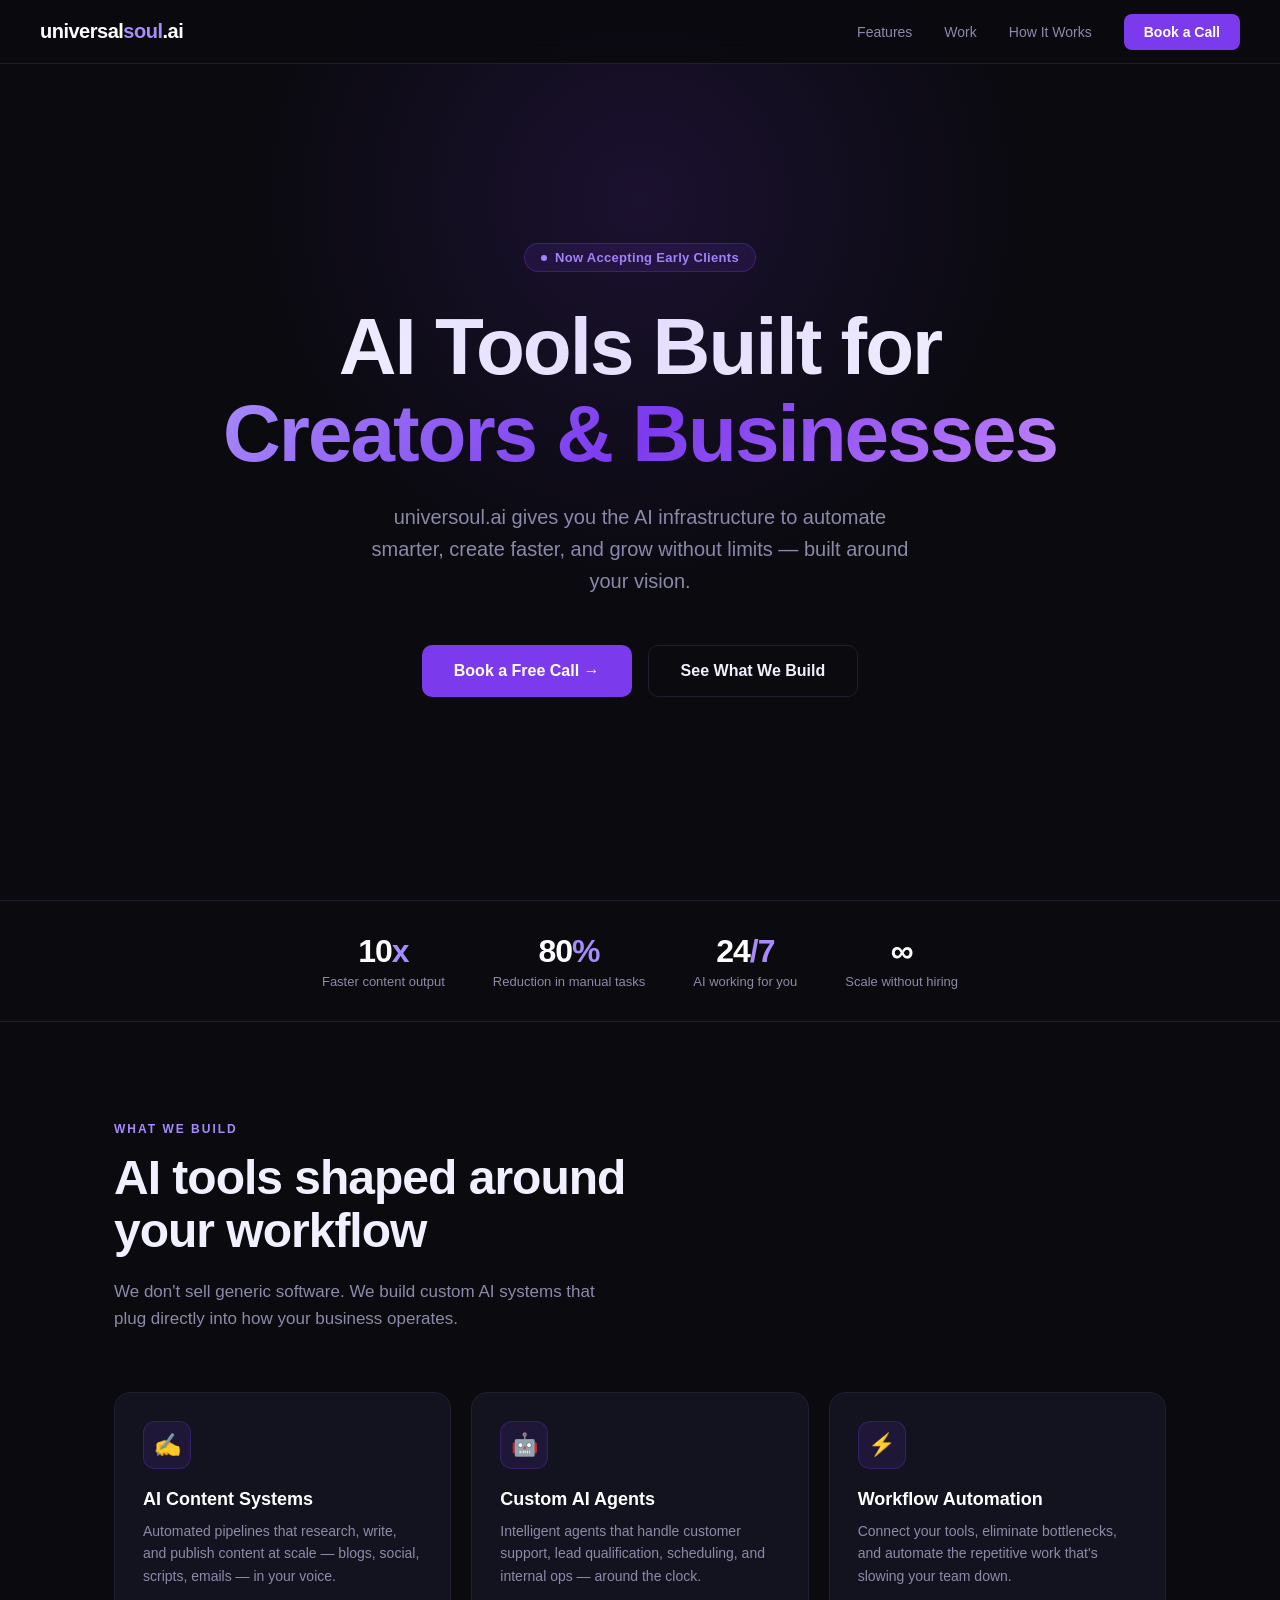
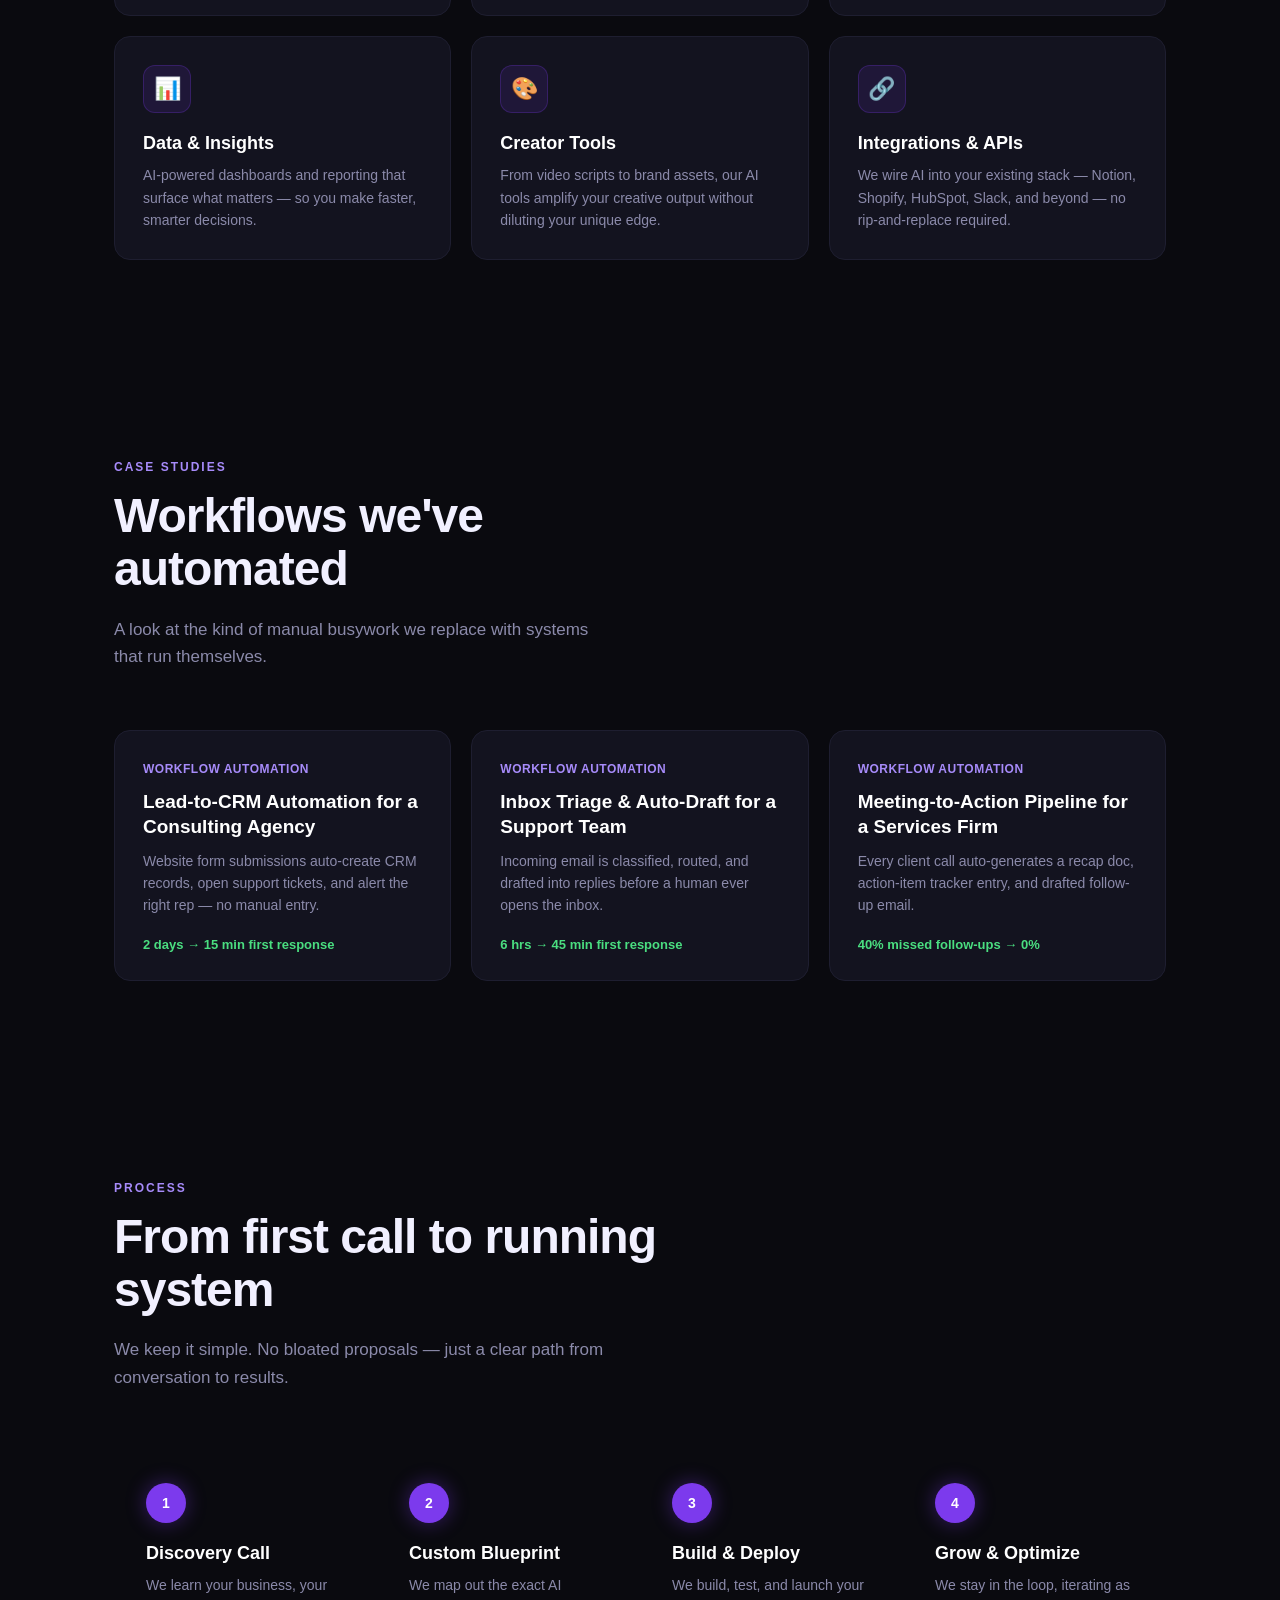
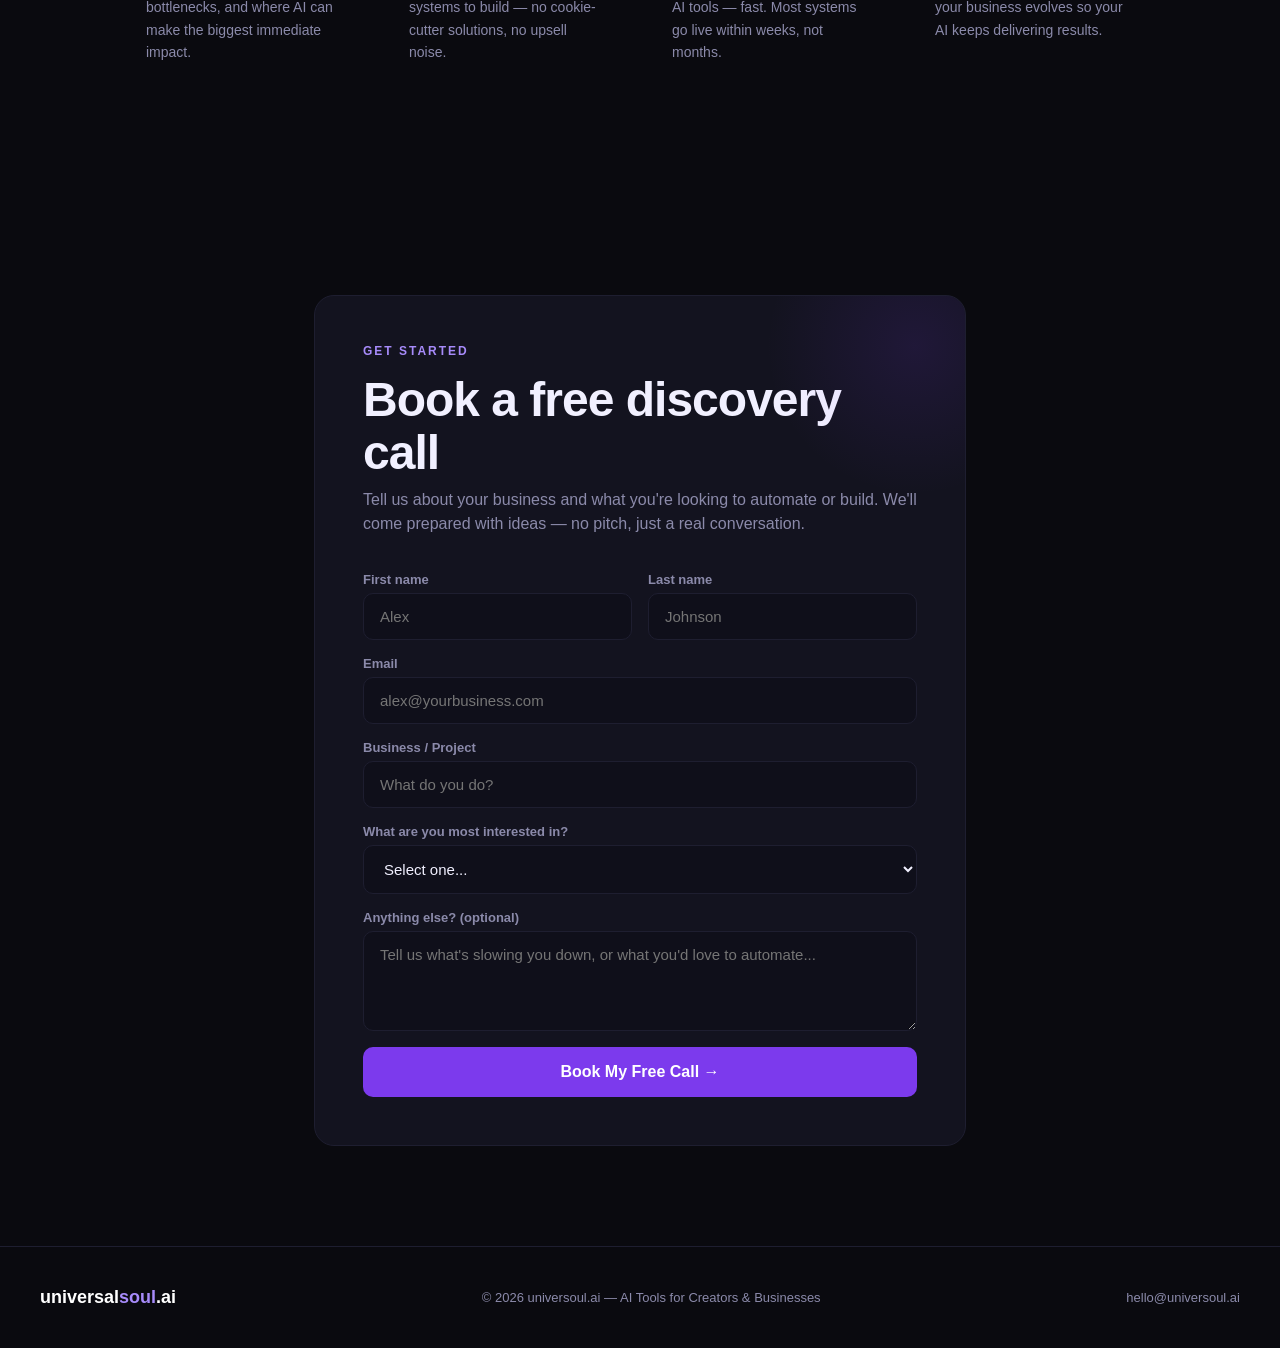
==== commit 714b2d1d: "Add workflow automation case studies to portfolio Adds three static case-study pages (lead-to-CRM sy" ====
--- a/index.html
+++ b/index.html
@@ -324,6 +324,66 @@
       line-height: 1.6;
     }
 
+    /* ── WORK ── */
+    .work-grid {
+      display: grid;
+      grid-template-columns: repeat(auto-fit, minmax(300px, 1fr));
+      gap: 20px;
+    }
+
+    .work-card {
+      display: block;
+      background: var(--card);
+      border: 1px solid var(--border);
+      border-radius: 16px;
+      padding: 28px;
+      text-decoration: none;
+      color: inherit;
+      transition: border-color 0.2s, transform 0.2s;
+    }
+
+    .work-card:hover {
+      border-color: rgba(124, 58, 237, 0.4);
+      transform: translateY(-2px);
+    }
+
+    .work-card .work-tag {
+      display: inline-block;
+      font-size: 12px;
+      font-weight: 700;
+      letter-spacing: 0.5px;
+      text-transform: uppercase;
+      color: var(--accent2);
+      margin-bottom: 14px;
+    }
+
+    .work-card h3 {
+      font-size: 19px;
+      font-weight: 700;
+      margin-bottom: 10px;
+      color: var(--white);
+      line-height: 1.3;
+    }
+
+    .work-card p {
+      font-size: 14px;
+      color: var(--muted);
+      line-height: 1.6;
+      margin-bottom: 20px;
+    }
+
+    .work-card .work-result {
+      font-size: 13px;
+      font-weight: 600;
+      color: #4ade80;
+    }
+
+    .work-card .work-link {
+      font-size: 14px;
+      font-weight: 600;
+      color: var(--accent2);
+    }
+
     /* ── HOW IT WORKS ── */
     .steps {
       display: grid;
@@ -500,6 +560,7 @@
     <div class="nav-logo">universal<span>soul</span>.ai</div>
     <ul class="nav-links">
       <li><a href="#features">Features</a></li>
+      <li><a href="#work">Work</a></li>
       <li><a href="#how">How It Works</a></li>
       <li><a href="#contact" class="nav-cta">Book a Call</a></li>
     </ul>
@@ -572,6 +633,33 @@
         <h3>Integrations & APIs</h3>
         <p>We wire AI into your existing stack — Notion, Shopify, HubSpot, Slack, and beyond — no rip-and-replace required.</p>
       </div>
+    </div>
+  </section>
+
+  <!-- WORK -->
+  <section id="work">
+    <div class="section-label">Case Studies</div>
+    <h2>Workflows we've automated</h2>
+    <p class="section-sub">A look at the kind of manual busywork we replace with systems that run themselves.</p>
+    <div class="work-grid">
+      <a href="work-lead-crm.html" class="work-card">
+        <div class="work-tag">Workflow Automation</div>
+        <h3>Lead-to-CRM Automation for a Consulting Agency</h3>
+        <p>Website form submissions auto-create CRM records, open support tickets, and alert the right rep — no manual entry.</p>
+        <div class="work-result">2 days → 15 min first response</div>
+      </a>
+      <a href="work-inbox-triage.html" class="work-card">
+        <div class="work-tag">Workflow Automation</div>
+        <h3>Inbox Triage & Auto-Draft for a Support Team</h3>
+        <p>Incoming email is classified, routed, and drafted into replies before a human ever opens the inbox.</p>
+        <div class="work-result">6 hrs → 45 min first response</div>
+      </a>
+      <a href="work-meeting-pipeline.html" class="work-card">
+        <div class="work-tag">Workflow Automation</div>
+        <h3>Meeting-to-Action Pipeline for a Services Firm</h3>
+        <p>Every client call auto-generates a recap doc, action-item tracker entry, and drafted follow-up email.</p>
+        <div class="work-result">40% missed follow-ups → 0%</div>
+      </a>
     </div>
   </section>
 
